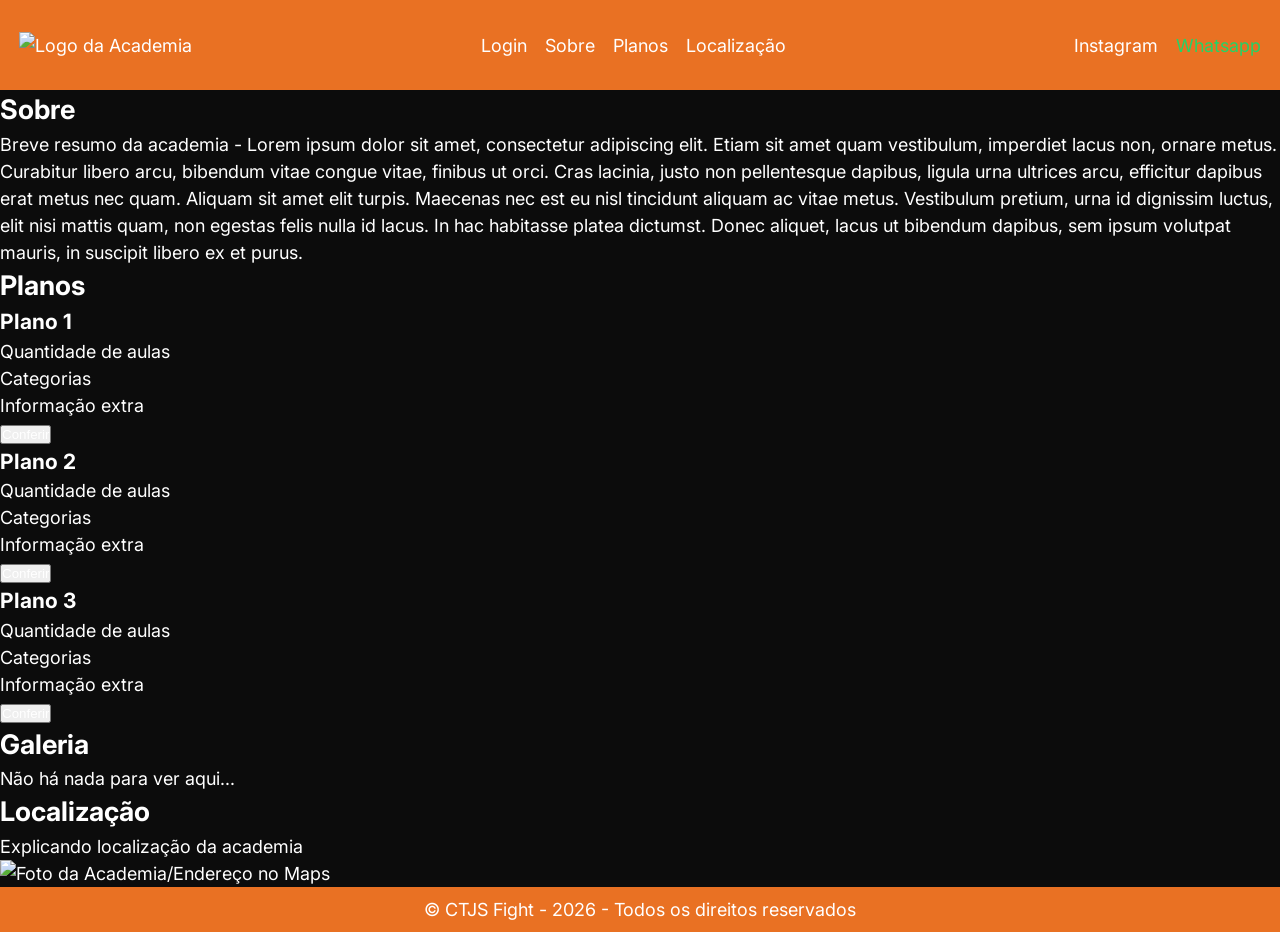
==== src/main/resources/static/index.html @ 197a841f "refatoração: endpoints, bugs no frontend, e classes model/service etc" ====
<!DOCTYPE html>
<html lang="pt-BR">

<head>
    <meta charset="UTF-8">
    <meta name="viewport" content="width=device-width, initial-scale=1.0">
    <title>The Beetles</title>
    <link rel="stylesheet" href="css/global.css">
    <link rel="stylesheet" href="css/index/style.css">
</head>

<body>
    <header id="abatopo">
        <img src="elements/logo-ctjs.png" alt="Logo da Academia">
        <nav id="navbar">
            <ul class="sublinks">
                <a href="login.html">Login</a>
                <a href="#sobre">Sobre</a>
                <a href="#planos">Planos</a>
                <a href="#localização">Localização</a>
            </ul>
        </nav>
        <nav id="contatos">
            <ul class="sublinks">
                <a id="insta" href="">Instagram</a>
                <a id="zap" href="">Whatsapp</a>
            </ul>
        </nav>
    </header>
    <section id="sobre">
        <h2>Sobre</h2>
        <p>Breve resumo da academia - Lorem ipsum dolor sit amet, consectetur adipiscing elit. Etiam sit amet quam
            vestibulum, imperdiet lacus non, ornare metus. Curabitur libero arcu, bibendum vitae congue vitae, finibus
            ut orci. Cras lacinia, justo non pellentesque dapibus, ligula urna ultrices arcu, efficitur dapibus erat
            metus nec quam. Aliquam sit amet elit turpis. Maecenas nec est eu nisl tincidunt aliquam ac vitae metus.
            Vestibulum pretium, urna id dignissim luctus, elit nisi mattis quam, non egestas felis nulla id lacus. In
            hac habitasse platea dictumst. Donec aliquet, lacus ut bibendum dapibus, sem ipsum volutpat mauris, in
            suscipit libero ex et purus.</p>
    </section>
    <section id="planos">
        <h2>Planos</h2>
        <article class="opções">
            <h3>Plano 1</h3>
            <ul>
                <p>Quantidade de aulas</p>
                <p>Categorias</p>
                <p>Informação extra</p>
            </ul>
            <button><a href="">Conferir</a></button>
        </article>
        <article class="opções">
            <h3>Plano 2</h3>
            <ul>
                <p>Quantidade de aulas</p>
                <p>Categorias</p>
                <p>Informação extra</p>
            </ul>
            <button><a href="">Conferir</a></button>
        </article>
        <article class="opções">
            <h3>Plano 3</h3>
            <ul>
                <p>Quantidade de aulas</p>
                <p>Categorias</p>
                <p>Informação extra</p>
            </ul>
            <button><a href="">Conferir</a></button>
        </article>
    </section>
    <section id="midia">
        <h2>Galeria</h2>
        <div id="conteiner-midia">
            <p>Não há nada para ver aqui...</p>
        </div>
    </section>
    <section id="localização">
        <h2>Localização</h2>
        <p>Explicando localização da academia</p>
        <img src="" alt="Foto da Academia/Endereço no Maps">
    </section>
    <footer>
        <p>© CTJS Fight - 2026 - Todos os direitos reservados</p>
    </footer>
</body>

</html>
---- src/main/resources/static/css/global.css ----
@charset "UTF-8";
@import url('https://fonts.googleapis.com/css2?family=Inter:ital,opsz,wght@0,14..32,100..900;1,14..32,100..900&display=swap');

:root {
    --fonte01: 'Inter', serif;
}

* {
    box-sizing: border-box;
    margin: 0;
    padding: 0;
    scroll-behavior: smooth;
}

a {
    color: white;
    text-decoration: none;
}

a:hover {
    text-decoration: underline;
}

body {
    background-color: #0c0c0c;
    color: white;
    font-family: var(--fonte01);
    font-size: large;
    line-height: 1.5;
}

footer {
    align-items: center;
    background-color: #e97123;
    display: flex;
    height: 5vh;
    justify-content: center;
}

.sublinks {
    display: flex;
    gap: 2vh;
}

#abatopo {
    align-items: center;
    background-color: #e97123;
    display: flex;
    height: 10vh;
    justify-content: space-between;
    padding: 0 1.5% 0 1.5%;
    position: sticky;
    top: 0;
    width: 100%;
}

#insta {
    color: linear-gradient(#833ab4, #e1306c);
    /*não funciona*/
}

#zap {
    color: #25d366;
}
th{
    padding:1%;
}
td{
    padding:1%;
}
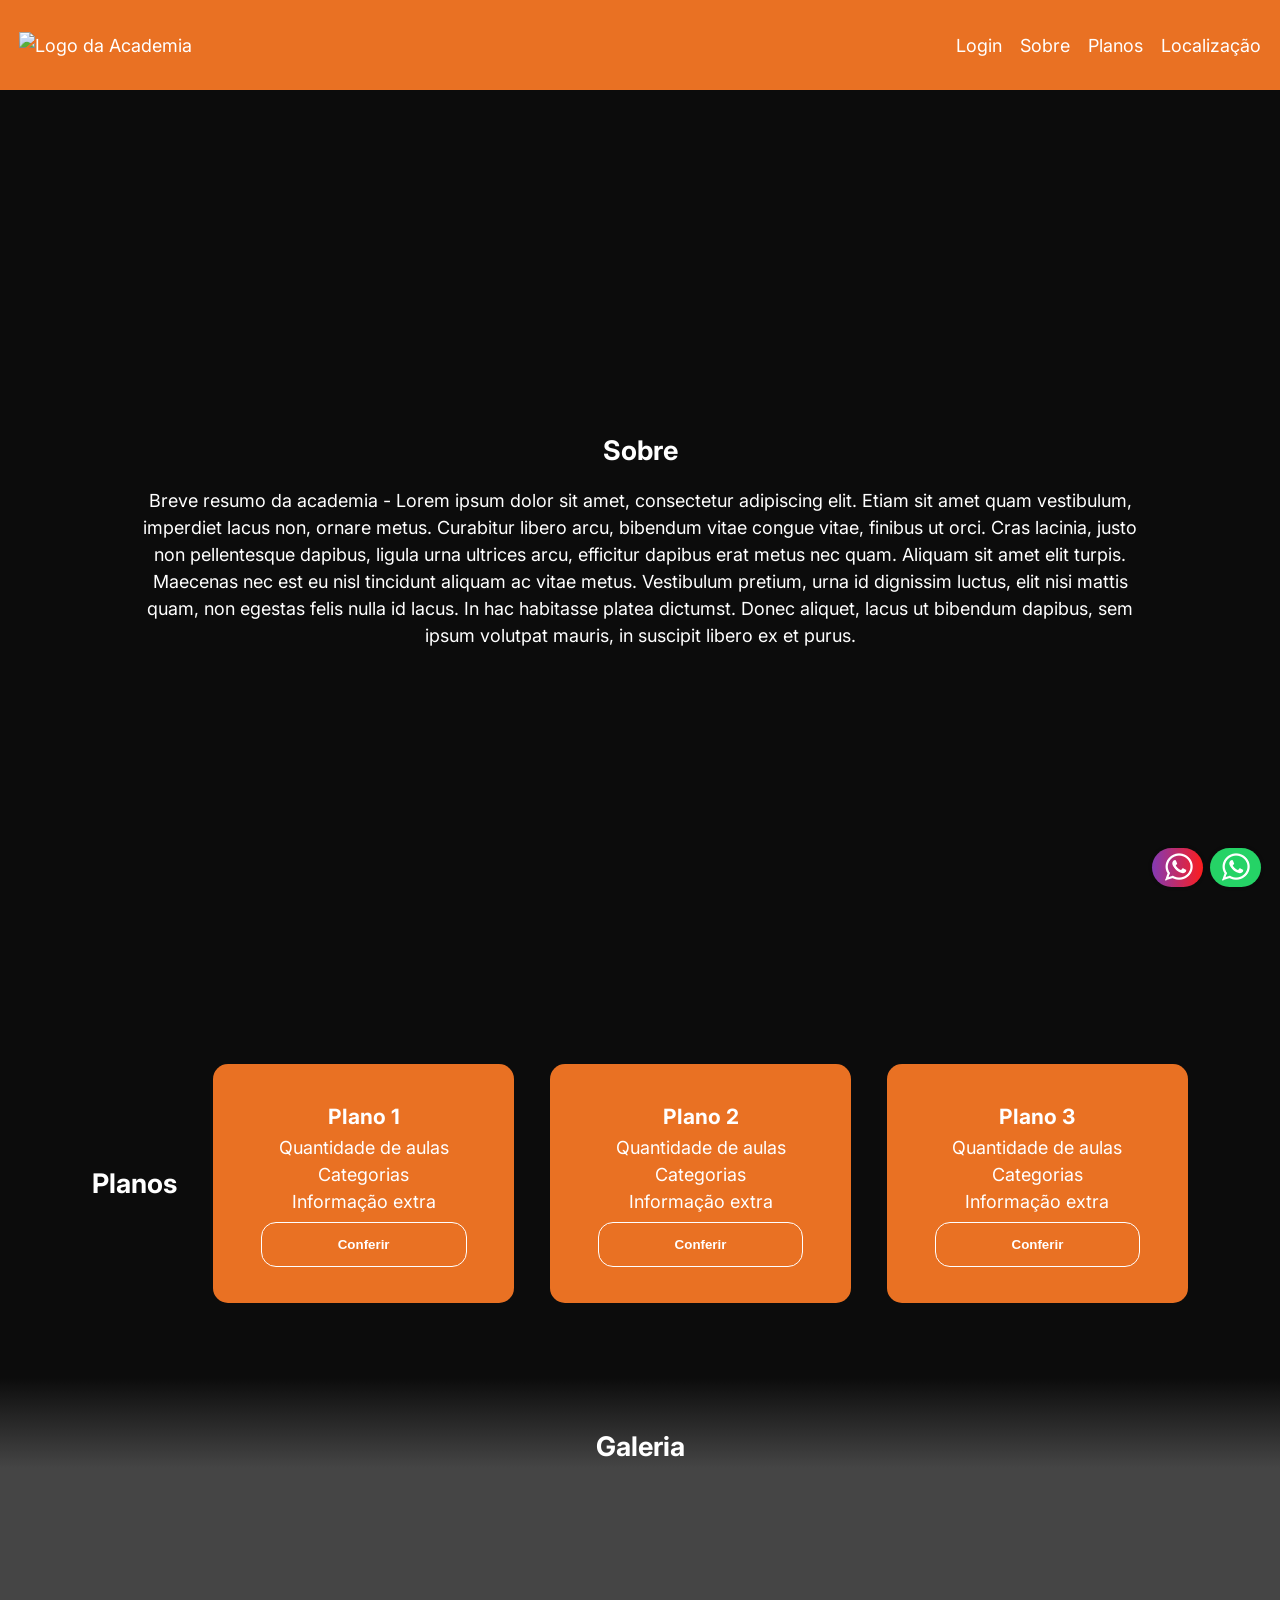
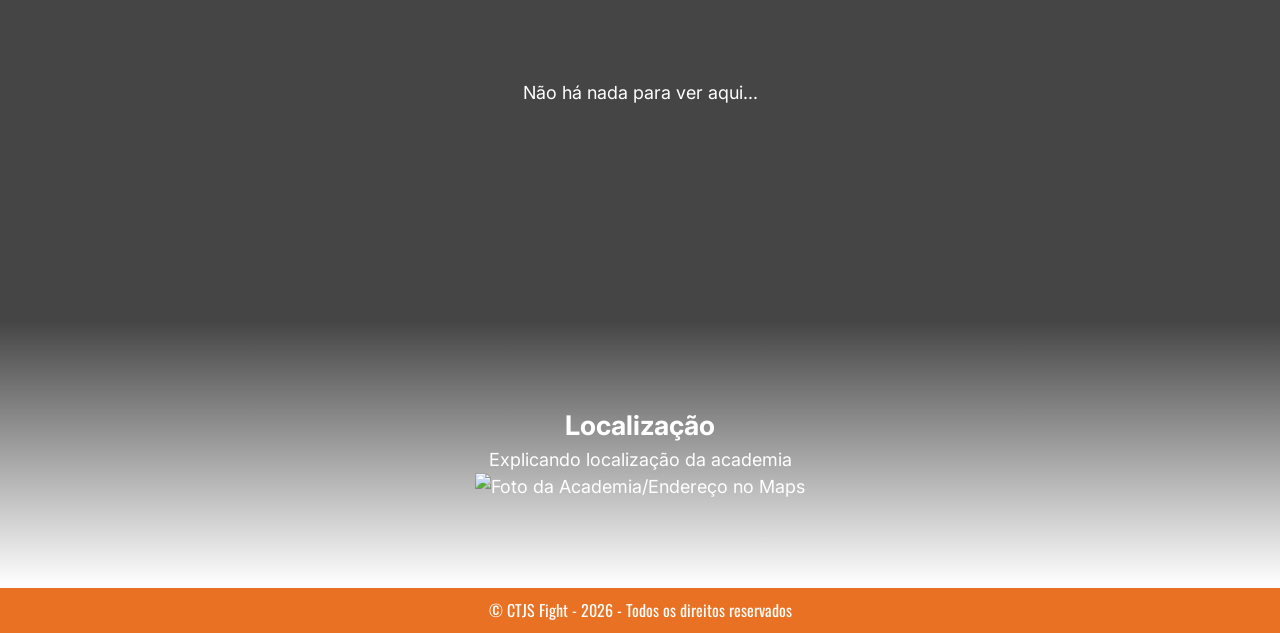
==== commit 74ea40dc: "merge/refatoraçÃão frontend" ====
--- a/src/main/resources/static/index.html
+++ b/src/main/resources/static/index.html
@@ -18,12 +18,6 @@
                 <a href="#sobre">Sobre</a>
                 <a href="#planos">Planos</a>
                 <a href="#localização">Localização</a>
-            </ul>
-        </nav>
-        <nav id="contatos">
-            <ul class="sublinks">
-                <a id="insta" href="">Instagram</a>
-                <a id="zap" href="">Whatsapp</a>
             </ul>
         </nav>
     </header>
@@ -81,6 +75,14 @@
     <footer>
         <p>© CTJS Fight - 2026 - Todos os direitos reservados</p>
     </footer>
+    <section id="contatos">
+        <btn id="btnInstagram">
+            <img id="logoWhatsapp" src="elements/logo-whatsapp.png" alt="whatsapp">
+        </btn>
+        <btn id="btnWhatsapp">
+            <img id="logoWhatsapp" src="elements/logo-whatsapp.png" alt="whatsapp">
+        </btn>
+    </section>
 </body>
 
 </html>
--- a/src/main/resources/static/css/global.css
+++ b/src/main/resources/static/css/global.css
@@ -1,8 +1,10 @@
 @charset "UTF-8";
 @import url('https://fonts.googleapis.com/css2?family=Inter:ital,opsz,wght@0,14..32,100..900;1,14..32,100..900&display=swap');
+@import url('https://fonts.googleapis.com/css2?family=Oswald:wght@200..700&display=swap');
 
 :root {
     --fonte01: 'Inter', serif;
+    --fonte02: 'Oswald', serif;
 }
 
 * {
@@ -33,8 +35,18 @@
     align-items: center;
     background-color: #e97123;
     display: flex;
+    font-family: var(--fonte02);
+    font-size: 16px;
     height: 5vh;
     justify-content: center;
+}
+
+td {
+    padding: 1%;
+}
+
+th {
+    padding: 1%;
 }
 
 .sublinks {
@@ -54,17 +66,71 @@
     width: 100%;
 }
 
-#insta {
-    color: linear-gradient(#833ab4, #e1306c);
-    /*não funciona*/
+#btnInstagram{
+    max-height: 4vh;    
+    width: 10%;
+    border-radius: 50px;
+    background: linear-gradient(to right, #833ab4, #fd1d1d);
+    color: white;
+    box-shadow: rgba(0, 0, 0, 0.08) 0px 0px 5px;
+    outline: none;
+    padding: 1.5%;
+    display: flex;
+    justify-content: center;
+    align-items: center;
+    flex-direction: row-reverse;
+    gap: 2%;
 }
 
-#zap {
-    color: #25d366;
+#btnInstagram a{
+    text-decoration: none;
+}
+table {
+    width: 60%;
 }
 th{
-    padding:1%;
+    padding:2%;
 }
 td{
-    padding:1%;
+    padding:2%;
+    text-align: center;
+}
+
+#btnInstagram:hover {
+    background: linear-gradient(#c13584, #e1306c);
+    cursor: pointer;transform: scale(1.02);
+    transition: transform 0.1s ease-in;
+}
+
+#btnWhatsapp{
+    max-height: 4vh;    
+    width: 10%;
+    border-radius: 50px;
+    background-color: #25d366;
+    color: white;
+    box-shadow: rgba(0, 0, 0, 0.08) 0px 0px 5px;
+    outline: none;
+    padding: 1.5%;
+    display: flex;
+    justify-content: center;
+    align-items: center;
+    flex-direction: row-reverse;
+    gap: 2%;
+}
+
+#btnWhatsapp a{
+    text-decoration: none;
+}
+
+#btnWhatsapp:hover {
+    background-color: #128c7e;
+    cursor: pointer;transform: scale(1.02);
+    transition: transform 0.1s ease-in;
+}
+
+#contatos {
+    width: 100%;
+    display: flex;
+    justify-content: center;
+    gap: 1%;
 }
--- a/src/main/resources/static/css/index/style.css
+++ b/src/main/resources/static/css/index/style.css
@@ -0,0 +1,94 @@
+button {
+    background-color: #e97123;
+    border: 1px solid white;
+    border-radius: 15px;
+    font-weight: bolder;
+    height: 5vh;
+    margin-top: 3%;
+    width: 90%;
+}
+
+button:hover {
+    background-color: #eb7e35;
+    cursor: pointer;
+    text-decoration: underline;
+    text-decoration-color: white;
+}
+
+.opções {
+    background-color: #e97123;
+    border-radius: 15px;
+    box-shadow: 1% 0.5% 0 0 rgb(0, 0, 0, 0.05);
+    margin: 3% 0% 3% 3%;
+    padding: 3%;
+    text-align: center;
+    width: 25%;
+}
+
+.opções h3 {
+    padding-bottom: 1%;
+}
+
+#btnInstagram {
+    position: fixed;
+    width: 4%;
+    right: 6%;
+    bottom: 1.5%;
+}
+
+#btnWhatsapp {
+    position: fixed;
+    width: 4%;
+    right: 1.5%;
+    bottom: 1.5%;
+}
+
+#conteiner-midia {
+    align-items: center;
+    background-color: #454545;
+    display: flex;
+    height: 50vh;
+    justify-content: center;
+}
+
+#localização {
+    align-items: center;
+    background: linear-gradient(#454545 1%, #ffffff 99%);
+    display: flex;
+    flex-direction: column;
+    height: 30vh;
+    justify-content: center;
+}
+
+#midia h2 {
+    align-items: flex-end;
+    background: linear-gradient(#0c0c0c 0.01%, #454545 99.99%);
+    display: flex;
+    height: 10vh;
+    justify-content: center;
+}
+
+#sobre {
+    align-items: center;
+    background: linear-gradient(to bottom, transparent 70%, #0c0c0c), url("../../elements/bg-n1.png") center/cover;
+    display: flex;
+    flex-direction: column;
+    height: 100vh;
+    justify-content: center;
+    padding: 10%;
+    text-align: center;
+    width: 100%;
+}
+
+#sobre h2 {
+    padding-bottom: 1.5%;
+}
+
+#planos {
+    align-items: center;
+    display: flex;
+    flex-direction: row;
+    justify-content: center;
+    padding: 3%;
+    width: 100%;
+}
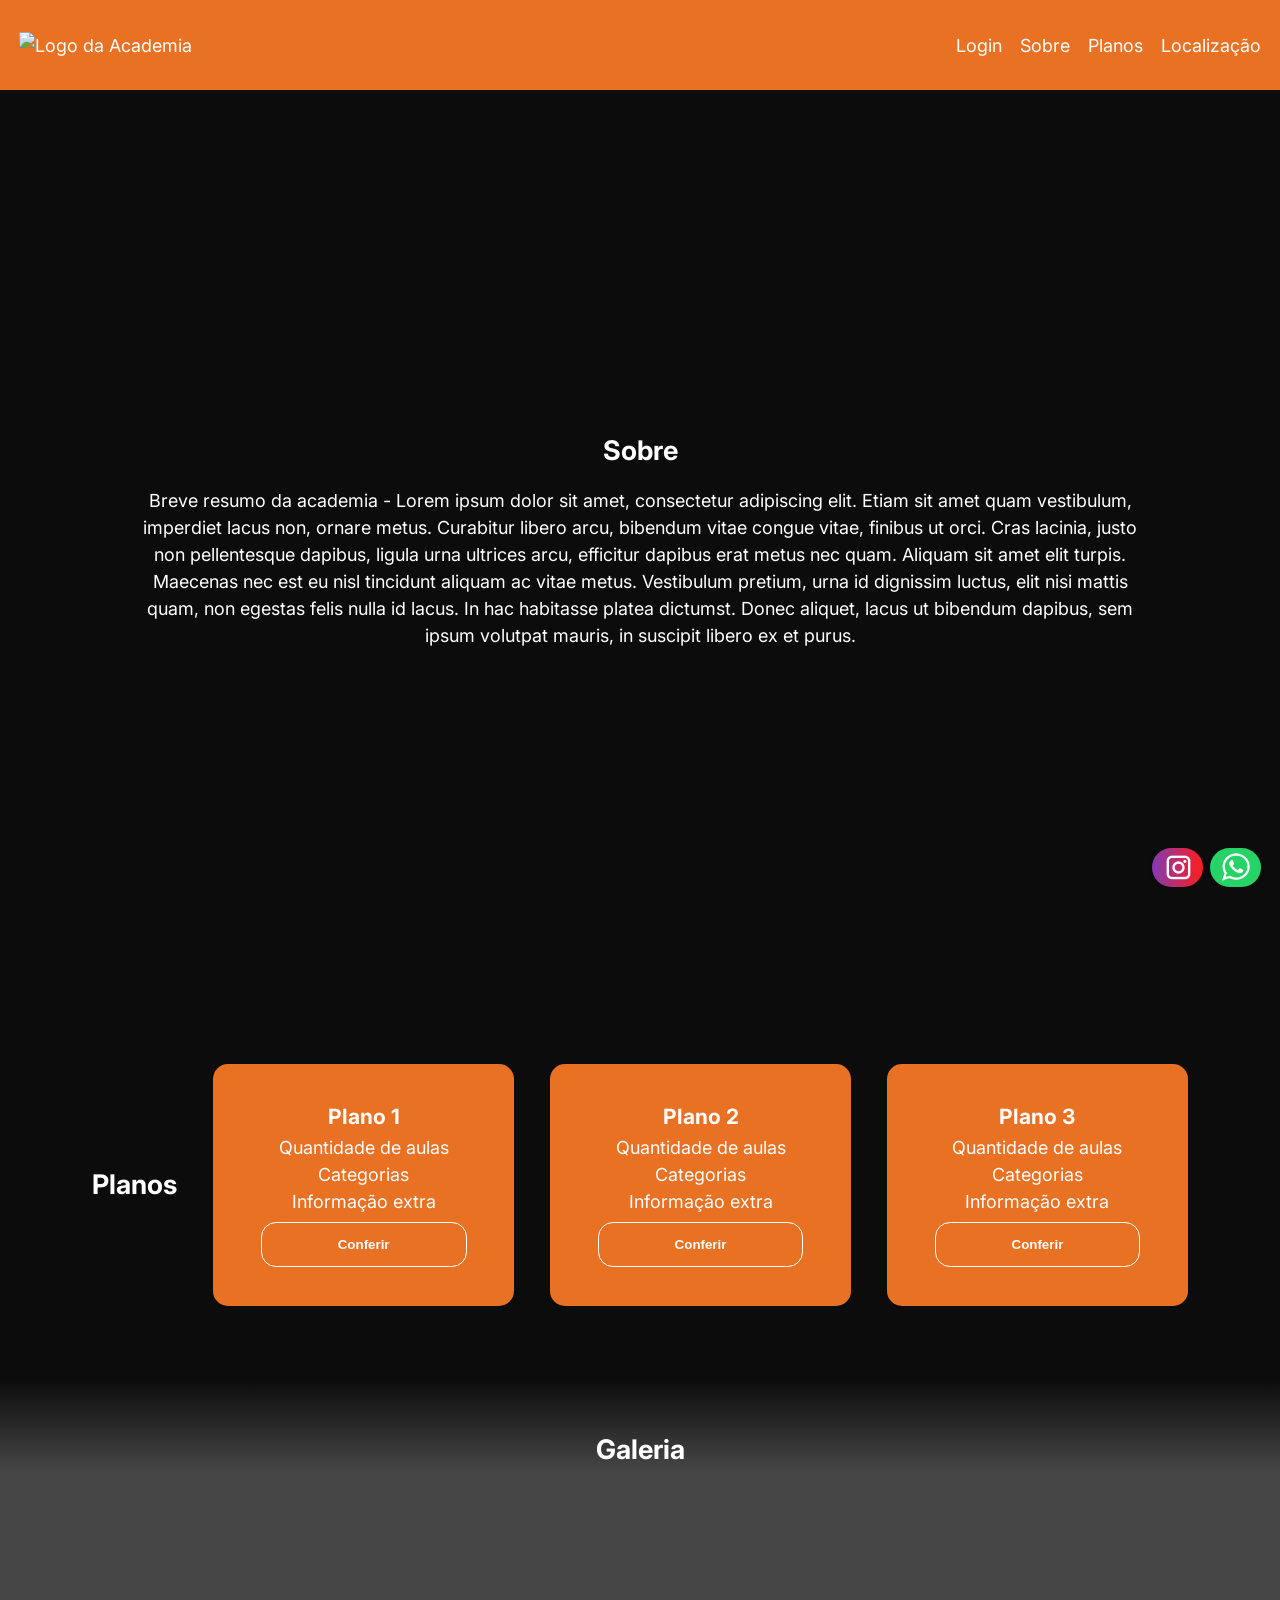
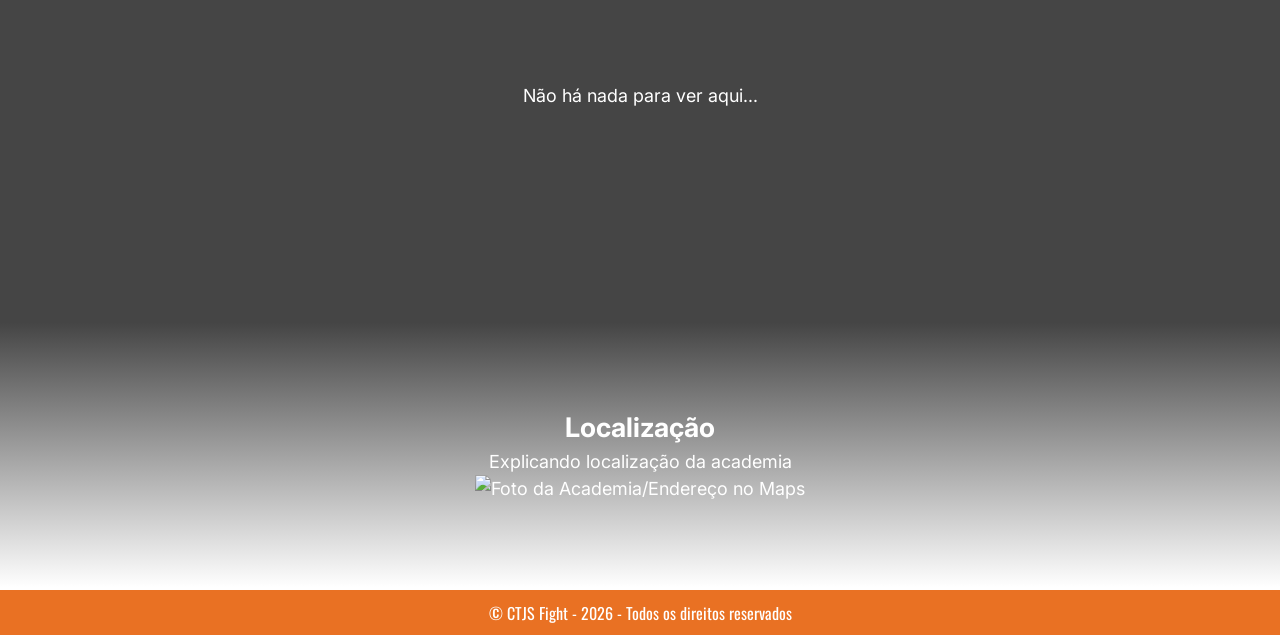
==== commit 9b0dba62: "Merge branch 'main' of https://github.com/andersonjrg/projeto-integrador-The-Beetles- sh: line 1: wq" ====
--- a/src/main/resources/static/index.html
+++ b/src/main/resources/static/index.html
@@ -77,7 +77,7 @@
     </footer>
     <section id="contatos">
         <btn id="btnInstagram">
-            <img id="logoWhatsapp" src="elements/logo-whatsapp.png" alt="whatsapp">
+            <img id="logoWhatsapp" src="elements/logo-instagram.png" alt="whatsapp">
         </btn>
         <btn id="btnWhatsapp">
             <img id="logoWhatsapp" src="elements/logo-whatsapp.png" alt="whatsapp">
--- a/src/main/resources/static/css/global.css
+++ b/src/main/resources/static/css/global.css
@@ -133,4 +133,8 @@
     display: flex;
     justify-content: center;
     gap: 1%;
+}
+button {
+    padding: 1%;
+    margin: 1%;
 }
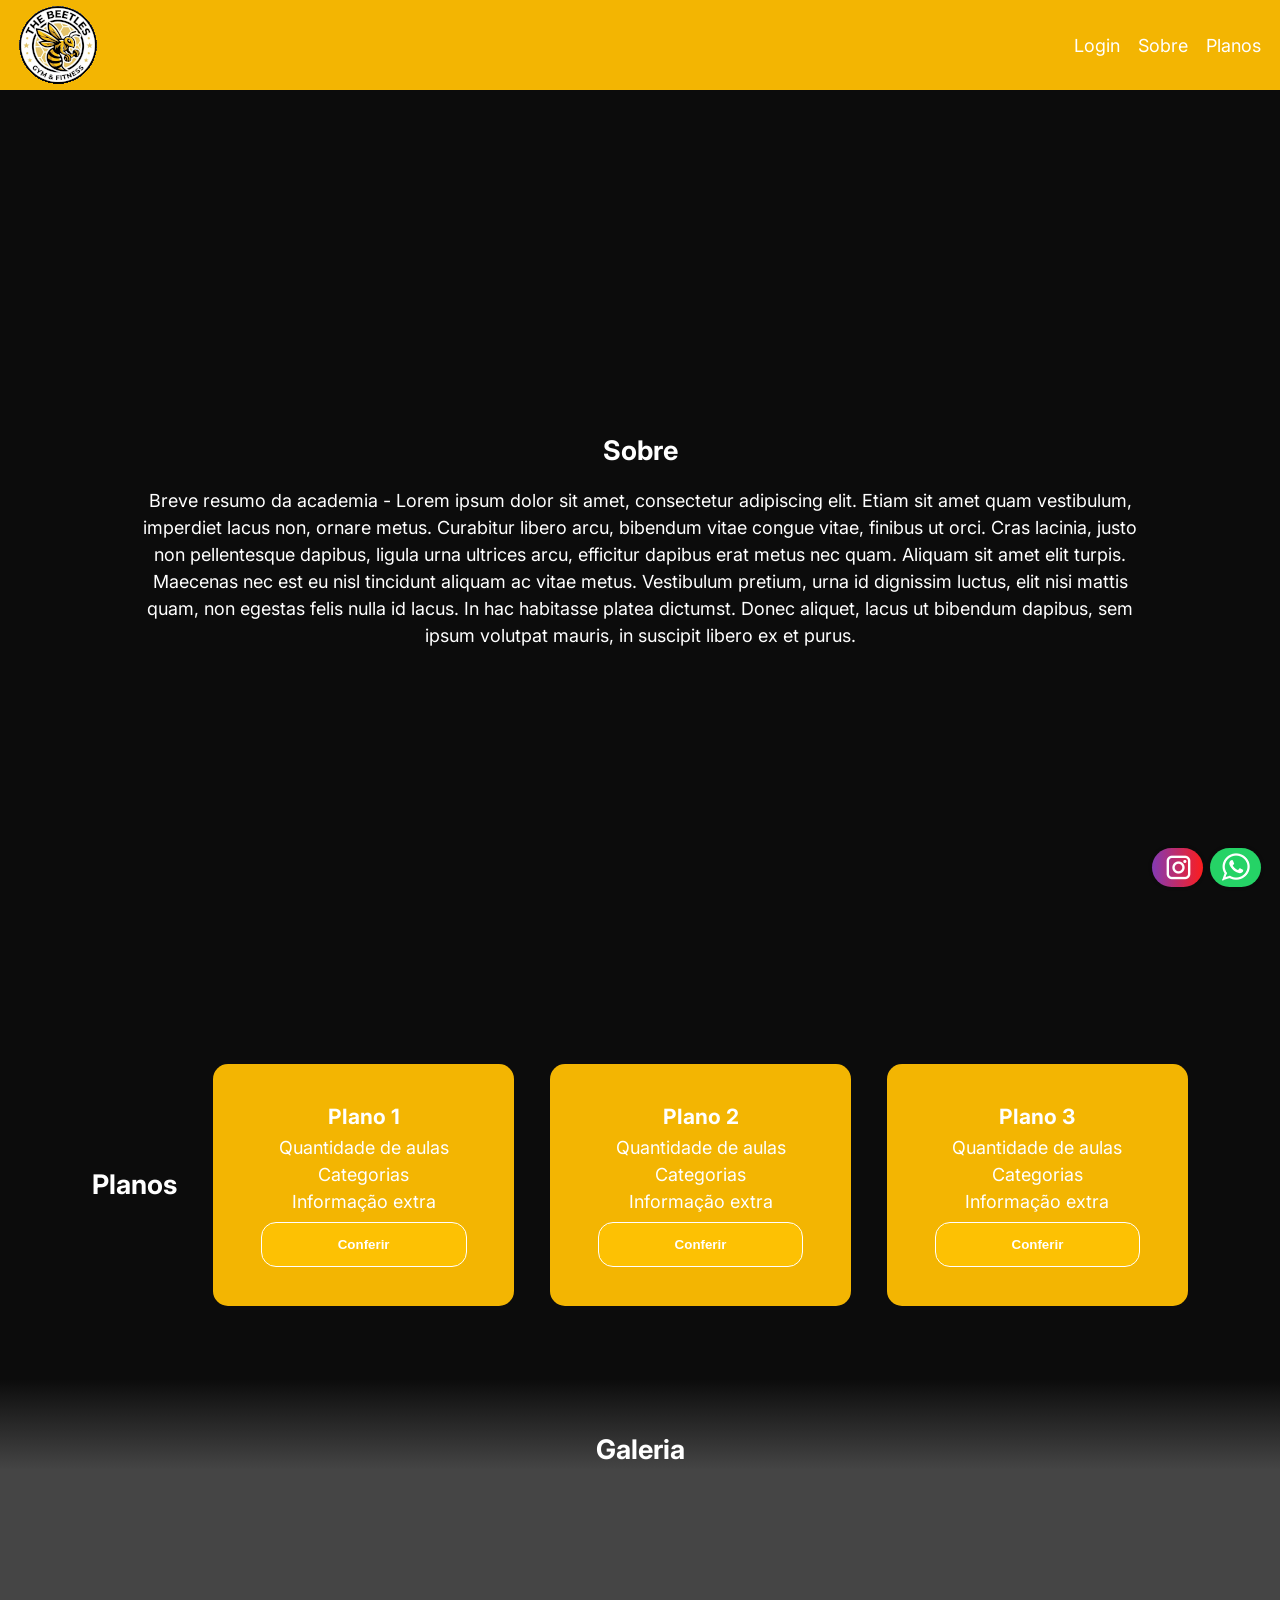
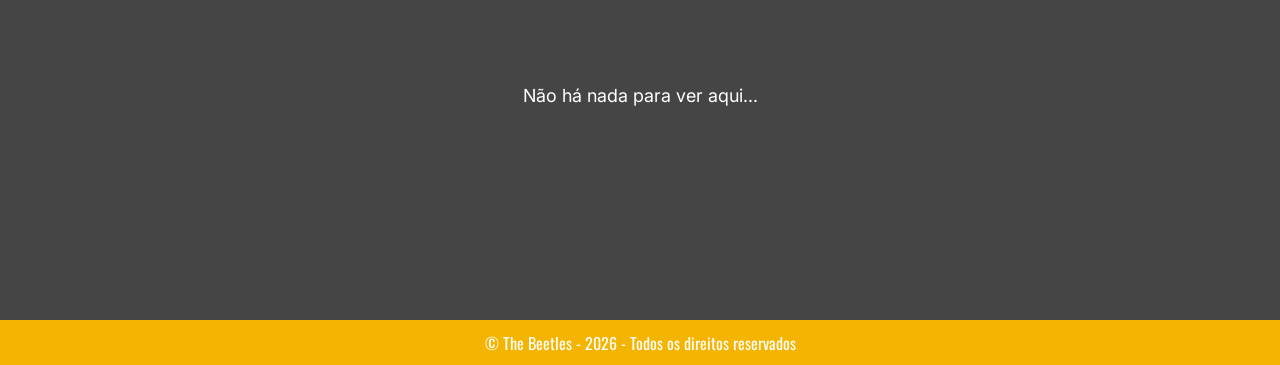
==== commit 2960b042: "Aplicação geralda nova identidade visual" ====
--- a/src/main/resources/static/index.html
+++ b/src/main/resources/static/index.html
@@ -11,13 +11,12 @@
 
 <body>
     <header id="abatopo">
-        <img src="elements/logo-ctjs.png" alt="Logo da Academia">
+        <img src="elements/logo-beetles.png" alt="Logo da Academia">
         <nav id="navbar">
             <ul class="sublinks">
                 <a href="login.html">Login</a>
                 <a href="#sobre">Sobre</a>
                 <a href="#planos">Planos</a>
-                <a href="#localização">Localização</a>
             </ul>
         </nav>
     </header>
@@ -67,13 +66,8 @@
             <p>Não há nada para ver aqui...</p>
         </div>
     </section>
-    <section id="localização">
-        <h2>Localização</h2>
-        <p>Explicando localização da academia</p>
-        <img src="" alt="Foto da Academia/Endereço no Maps">
-    </section>
     <footer>
-        <p>© CTJS Fight - 2026 - Todos os direitos reservados</p>
+        <p>© The Beetles - 2026 - Todos os direitos reservados</p>
     </footer>
     <section id="contatos">
         <btn id="btnInstagram">
--- a/src/main/resources/static/css/global.css
+++ b/src/main/resources/static/css/global.css
@@ -33,7 +33,7 @@
 
 footer {
     align-items: center;
-    background-color: #e97123;
+    background-color: #f3b502;
     display: flex;
     font-family: var(--fonte02);
     font-size: 16px;
@@ -56,7 +56,7 @@
 
 #abatopo {
     align-items: center;
-    background-color: #e97123;
+    background-color: #f3b502;
     display: flex;
     height: 10vh;
     justify-content: space-between;
--- a/src/main/resources/static/css/index/style.css
+++ b/src/main/resources/static/css/index/style.css
@@ -1,5 +1,5 @@
 button {
-    background-color: #e97123;
+    background-color: #fdc103;
     border: 1px solid white;
     border-radius: 15px;
     font-weight: bolder;
@@ -9,14 +9,14 @@
 }
 
 button:hover {
-    background-color: #eb7e35;
+    background-color: #ffe800;
     cursor: pointer;
     text-decoration: underline;
     text-decoration-color: white;
 }
 
 .opções {
-    background-color: #e97123;
+    background-color: #f3b502;
     border-radius: 15px;
     box-shadow: 1% 0.5% 0 0 rgb(0, 0, 0, 0.05);
     margin: 3% 0% 3% 3%;
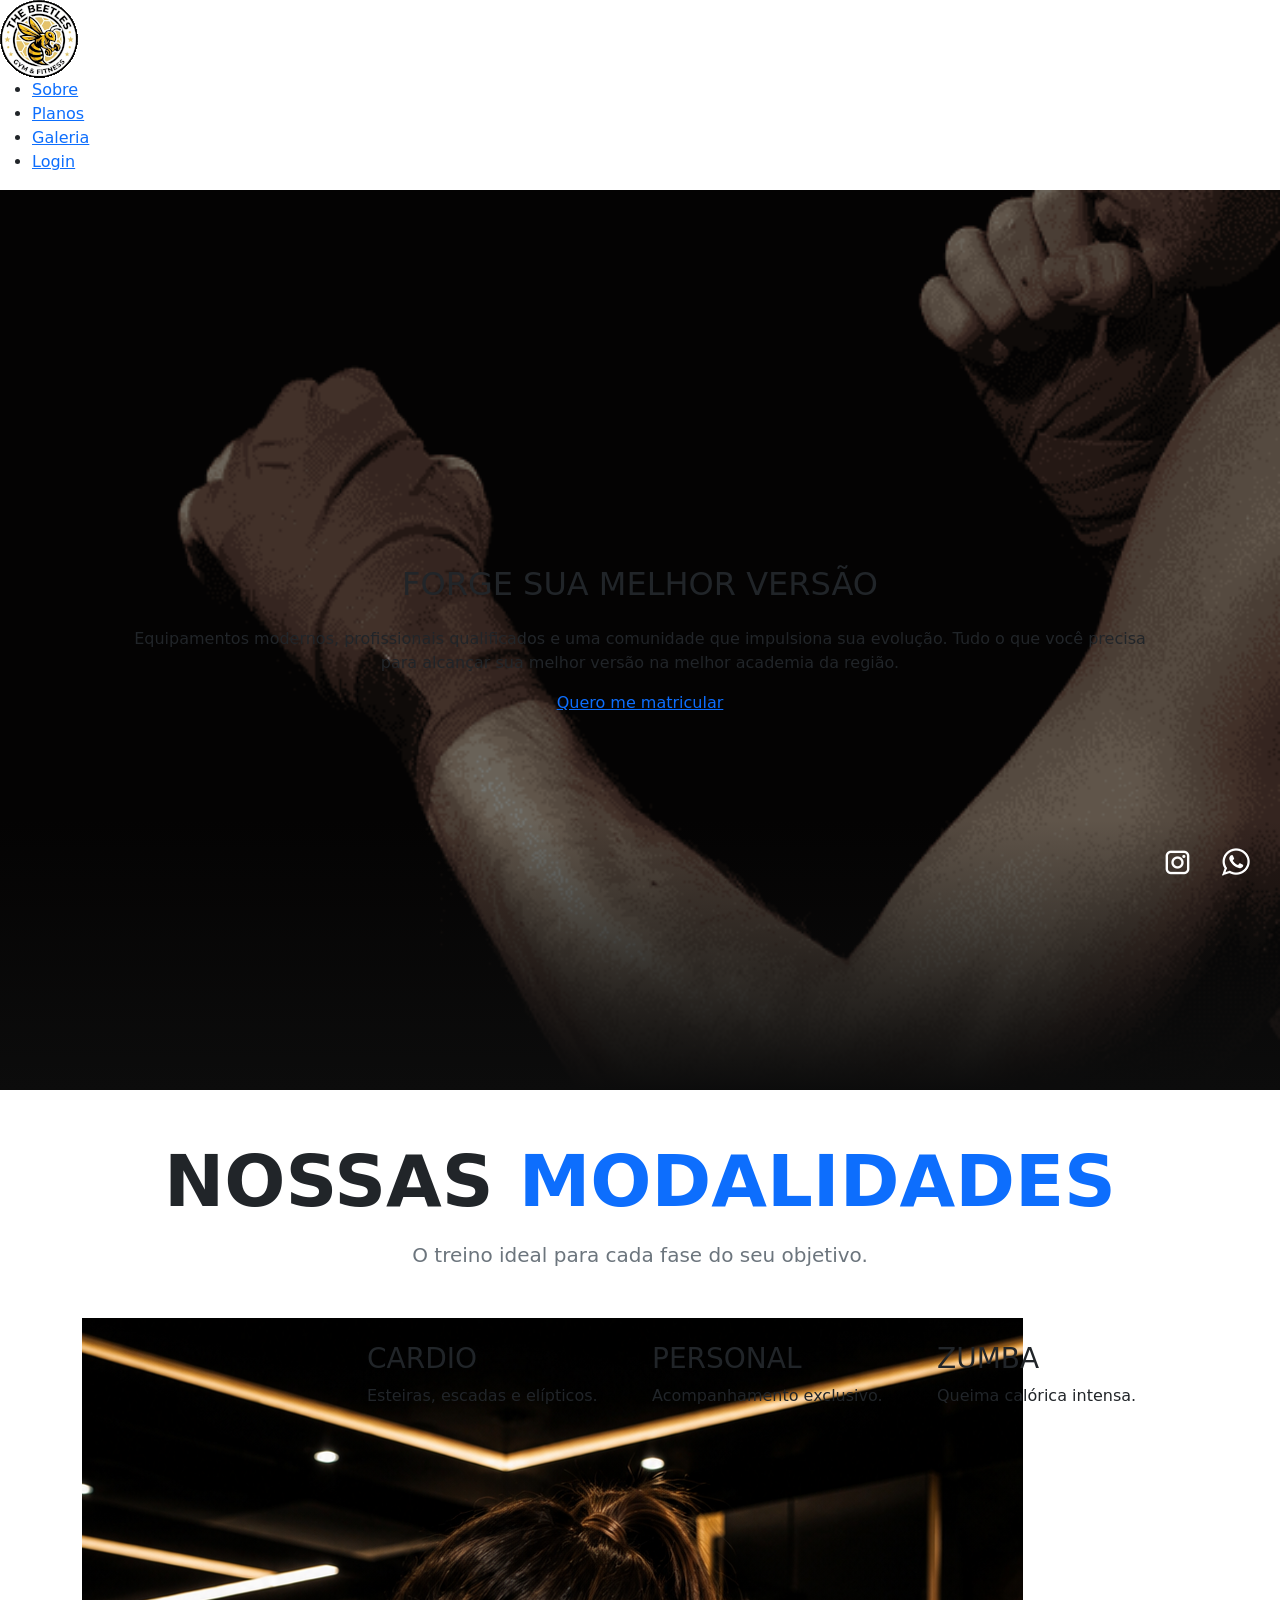
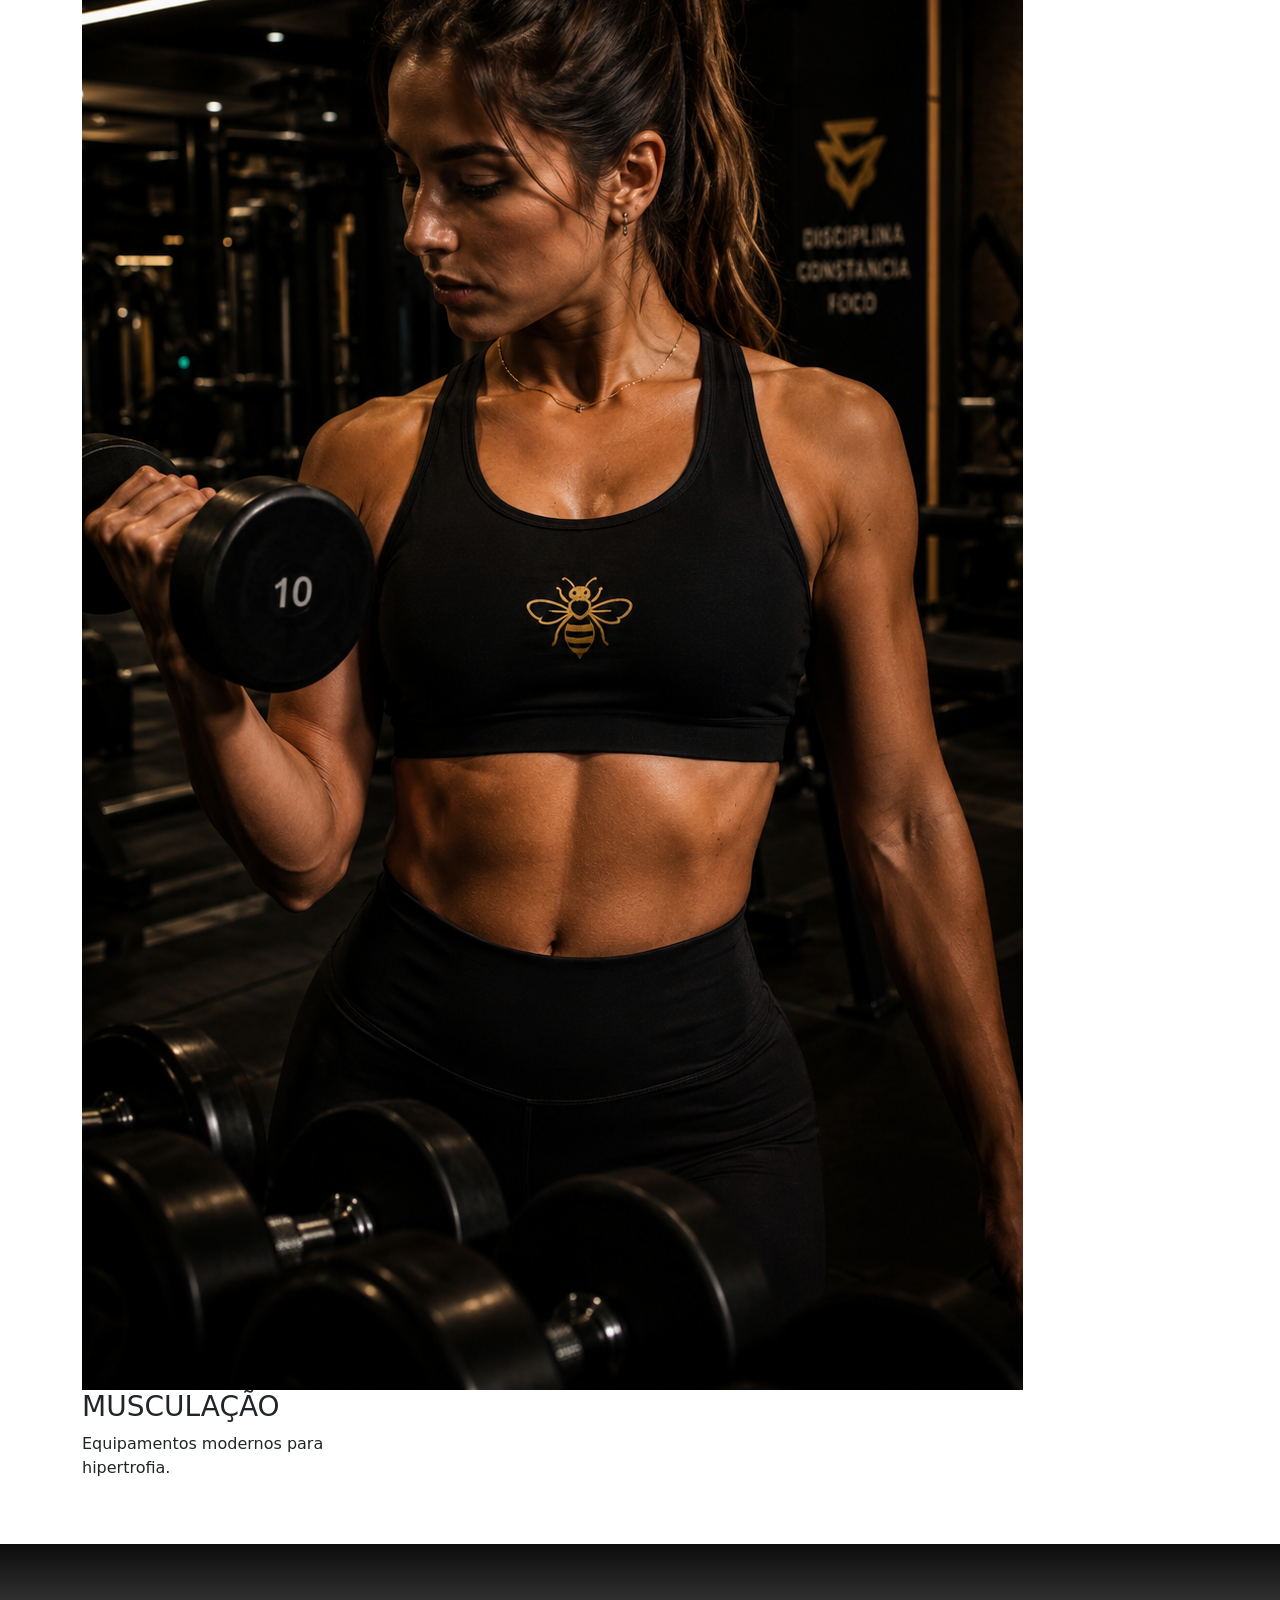
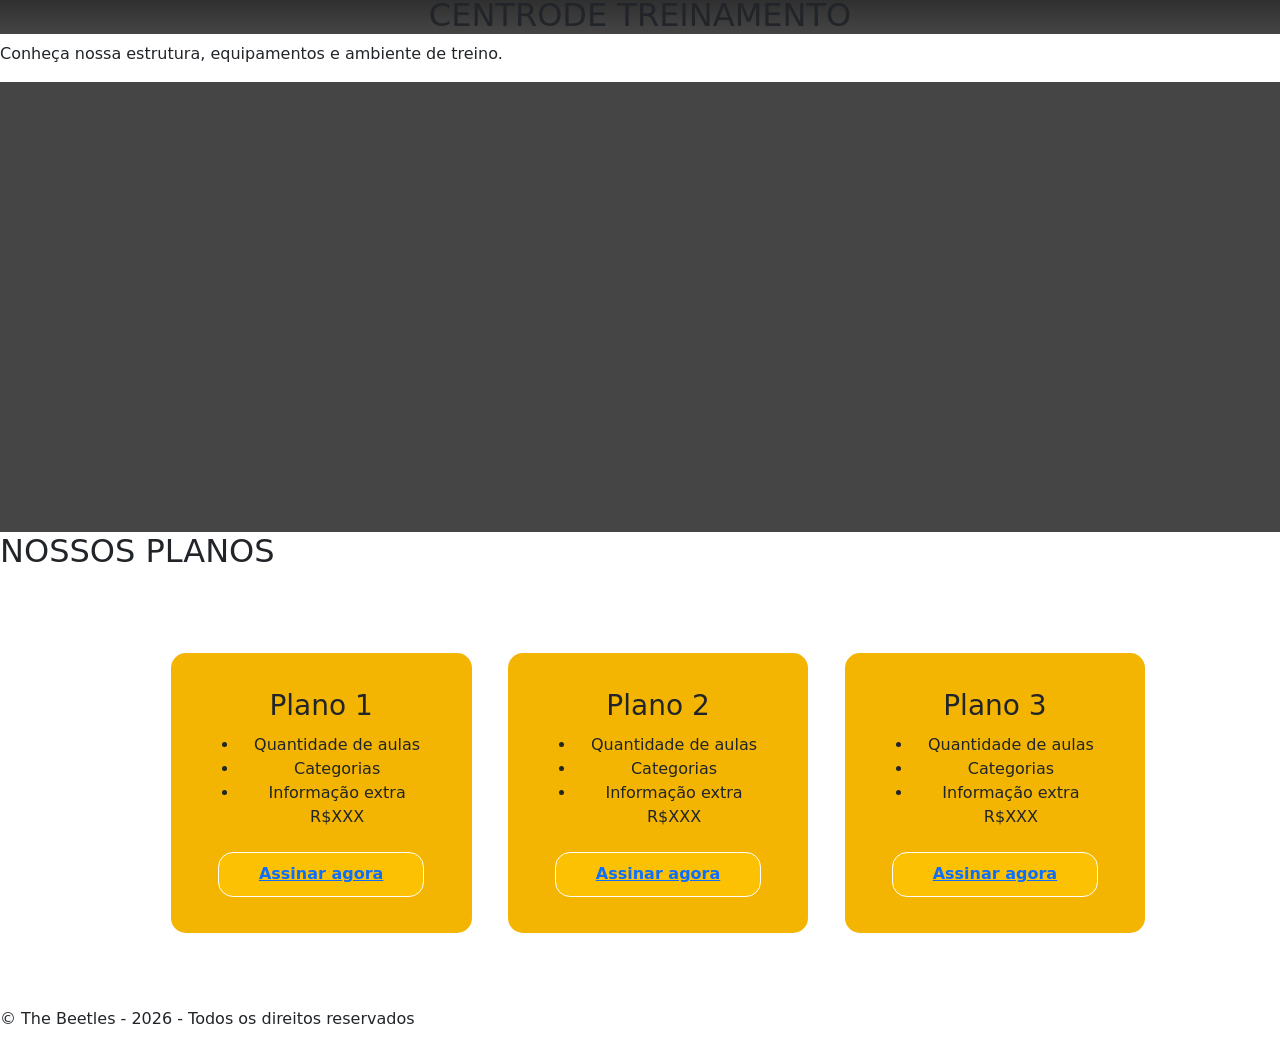
==== commit aee5541d: "corrigindo imagem da homepage" ====
--- a/src/main/resources/static/index.html
+++ b/src/main/resources/static/index.html
@@ -5,78 +5,169 @@
     <meta charset="UTF-8">
     <meta name="viewport" content="width=device-width, initial-scale=1.0">
     <title>The Beetles</title>
-    <link rel="stylesheet" href="css/global.css">
+    <link rel="stylesheet" href="https://cdn.jsdelivr.net/npm/bootstrap@5.3.3/dist/css/bootstrap.min.css">
+    <link rel="preload" as="image" href="elements/logo-beetles.png">
+    <link rel="preload" as="image" href="elements/bg-n1.png">
+    <link rel="preload" as="image" href="elements/logo-instagram.png">
+    <link rel="preload" as="image" href="elements/logo-whatsapp.png">
+
+    
     <link rel="stylesheet" href="css/index/style.css">
 </head>
 
-<body>
+<body class="homepage">
     <header id="abatopo">
         <img src="elements/logo-beetles.png" alt="Logo da Academia">
         <nav id="navbar">
             <ul class="sublinks">
-                <a href="login.html">Login</a>
-                <a href="#sobre">Sobre</a>
-                <a href="#planos">Planos</a>
+               
+                <li><a href="#sobre">Sobre</a></li>
+                <li><a href="#planos">Planos</a></li>
+                <li><a href="#midia">Galeria</a></li>
+                <li><a id="nav-login" href="login.html">Login</a></li>
             </ul>
+            
         </nav>
     </header>
     <section id="sobre">
-        <h2>Sobre</h2>
-        <p>Breve resumo da academia - Lorem ipsum dolor sit amet, consectetur adipiscing elit. Etiam sit amet quam
-            vestibulum, imperdiet lacus non, ornare metus. Curabitur libero arcu, bibendum vitae congue vitae, finibus
-            ut orci. Cras lacinia, justo non pellentesque dapibus, ligula urna ultrices arcu, efficitur dapibus erat
-            metus nec quam. Aliquam sit amet elit turpis. Maecenas nec est eu nisl tincidunt aliquam ac vitae metus.
-            Vestibulum pretium, urna id dignissim luctus, elit nisi mattis quam, non egestas felis nulla id lacus. In
-            hac habitasse platea dictumst. Donec aliquet, lacus ut bibendum dapibus, sem ipsum volutpat mauris, in
-            suscipit libero ex et purus.</p>
+        <h2 id="sobre-h2">
+    FORGE SUA <span>MELHOR VERSÃO</span>
+</h2>
+
+<p>
+    Equipamentos modernos, profissionais qualificados e uma comunidade que impulsiona sua evolução. Tudo o que você precisa para alcançar sua melhor versão na melhor academia da região.
+</p>
+
+<a href="#planos" id="matricula">
+    Quero me matricular
+</a>
     </section>
+ <section id="modalidades" class="container py-5">
+
+  
+  <div class="text-center mb-5">
+    <h2 class="display-2 fw-bold text-uppercase">
+      Nossas <span class="text-primary">Modalidades</span>
+    </h2>
+
+    <p class="text-secondary fs-5 mt-3">
+      O treino ideal para cada fase do seu objetivo.
+    </p>
+  </div>
+
+  
+  <div class="row g-4">
+
+    <div class="col-md-6 col-lg-3">
+      <div class="modalidade-card">
+        <img src="elements/musculacao.png" alt="">
+        <div class="overlay">
+          <h3>MUSCULAÇÃO</h3>
+          <p>Equipamentos modernos para hipertrofia.</p>
+        </div>
+      </div>
+    </div>
+
+    <div class="col-md-6 col-lg-3">
+      <div class="modalidade-card">
+        <img src="elements/cardio.png" alt="">
+        <div class="overlay">
+          <h3>CARDIO</h3>
+          <p>Esteiras, escadas e elípticos.</p>
+        </div>
+      </div>
+    </div>
+
+    <div class="col-md-6 col-lg-3">
+      <div class="modalidade-card">
+        <img src="elements/personaltrainer.png" alt="">
+        <div class="overlay">
+          <h3>PERSONAL</h3>
+          <p>Acompanhamento exclusivo.</p>
+        </div>
+      </div>
+    </div>
+
+    <div class="col-md-6 col-lg-3">
+      <div class="modalidade-card">
+        <img src="elements/zumba.png" alt="">
+        <div class="overlay">
+          <h3>ZUMBA</h3>
+          <p>Queima calórica intensa.</p>
+        </div>
+      </div>
+    </div>
+
+  </div>
+
+</section>
+ <section id="midia">
+
+    <h2 id="midia-h2">
+        CENTRO <span>DE TREINAMENTO</span>
+    </h2>
+
+    <p id="midia-desc">
+        Conheça nossa estrutura, equipamentos e ambiente de treino.
+    </p>
+
+    <div id="conteiner-midia">
+
+        <img src="elements/fundo-banner.png" alt="">
+        <img src="elements/fundo-banner.png" alt="">
+        <img src="elements/fundo-banner.png" alt="">
+  
+
+    </div>
+
+</section>
+<h2 id="planos-h2">NOSSOS PLANOS</h2>
     <section id="planos">
-        <h2>Planos</h2>
         <article class="opções">
             <h3>Plano 1</h3>
             <ul>
-                <p>Quantidade de aulas</p>
-                <p>Categorias</p>
-                <p>Informação extra</p>
+                <li>Quantidade de aulas</li>
+                <li>Categorias</li>
+                <li>Informação extra</li>
+                <span id="valor-plano">R$XXX</span>
             </ul>
-            <button><a href="">Conferir</a></button>
+            <button><a href="" class="btn-plano">Assinar agora</a></button>
         </article>
         <article class="opções">
             <h3>Plano 2</h3>
             <ul>
-                <p>Quantidade de aulas</p>
-                <p>Categorias</p>
-                <p>Informação extra</p>
+                <li>Quantidade de aulas</li>
+                <li>Categorias</li>
+                <li>Informação extra</li>
+                <span id="valor-plano">R$XXX</span>
             </ul>
-            <button><a href="">Conferir</a></button>
+            <button><a href="" class="btn-plano">Assinar agora</a></button>
         </article>
         <article class="opções">
             <h3>Plano 3</h3>
             <ul>
-                <p>Quantidade de aulas</p>
-                <p>Categorias</p>
-                <p>Informação extra</p>
+                <li>Quantidade de aulas</li>
+                <li>Categorias</li>
+                <li>Informação extra</li>
+                <span id="valor-plano">R$XXX</span>
             </ul>
-            <button><a href="">Conferir</a></button>
+            <button><a href="" class="btn-plano">Assinar agora</a></button>
         </article>
     </section>
-    <section id="midia">
-        <h2>Galeria</h2>
-        <div id="conteiner-midia">
-            <p>Não há nada para ver aqui...</p>
-        </div>
-    </section>
+   
     <footer>
         <p>© The Beetles - 2026 - Todos os direitos reservados</p>
     </footer>
     <section id="contatos">
-        <btn id="btnInstagram">
-            <img id="logoWhatsapp" src="elements/logo-instagram.png" alt="whatsapp">
-        </btn>
-        <btn id="btnWhatsapp">
-            <img id="logoWhatsapp" src="elements/logo-whatsapp.png" alt="whatsapp">
-        </btn>
+        <a id="btnInstagram" href="#" target="_blank" rel="noopener" aria-label="Instagram">
+            <img id="logoInstagram" src="elements/logo-instagram.png" alt="Instagram">
+        </a>
+        <a id="btnWhatsapp" href="#" target="_blank" rel="noopener" aria-label="WhatsApp">
+            <img id="logoWhatsapp" src="elements/logo-whatsapp.png" alt="WhatsApp">
+        </a>
     </section>
+
+    <script src="https://cdn.jsdelivr.net/npm/bootstrap@5.3.3/dist/dist/js/bootstrap.bundle.min.js" integrity="sha384-YvpcrYf0tY3lHB60NNkmXc5s9fDVZLESaAA55NDzOxhy9GkcIdslK1eN7N6jIeHz" crossorigin="anonymous"></script>
 </body>
 
 </html>
--- a/src/main/resources/static/css/index/style.css
+++ b/src/main/resources/static/css/index/style.css
@@ -1,28 +1,29 @@
 button {
-    background-color: #fdc103;
+    margin-top: 3%;
+    height: 5vh;
+    width: 90%;
     border: 1px solid white;
     border-radius: 15px;
     font-weight: bolder;
-    height: 5vh;
-    margin-top: 3%;
-    width: 90%;
+    background-color: #fdc103;
 }
 
 button:hover {
+    cursor: pointer;
     background-color: #ffe800;
-    cursor: pointer;
     text-decoration: underline;
     text-decoration-color: white;
 }
 
 .opções {
+    padding: 3%;
+    margin: 3% 0% 3% 3%;
+    width: 25%;
+    border-radius: 15px;
     background-color: #f3b502;
-    border-radius: 15px;
     box-shadow: 1% 0.5% 0 0 rgb(0, 0, 0, 0.05);
-    margin: 3% 0% 3% 3%;
-    padding: 3%;
+
     text-align: center;
-    width: 25%;
 }
 
 .opções h3 {
@@ -30,54 +31,59 @@
 }
 
 #btnInstagram {
-    position: fixed;
     width: 4%;
     right: 6%;
     bottom: 1.5%;
+    position: fixed;
 }
 
 #btnWhatsapp {
-    position: fixed;
     width: 4%;
     right: 1.5%;
     bottom: 1.5%;
+    position: fixed;
 }
 
 #conteiner-midia {
+    height: 50vh;
+    background-color: #454545;
+
+    display: flex;
     align-items: center;
-    background-color: #454545;
+    justify-content: center;
+}
+
+#midia h2 {
+    height: 10vh;
+    background: linear-gradient(#0c0c0c 0.01%, #454545 99.99%);
+
     display: flex;
-    height: 50vh;
+    align-items: flex-end;
     justify-content: center;
 }
 
 #localização {
-    align-items: center;
+    height: 30vh;
     background: linear-gradient(#454545 1%, #ffffff 99%);
+
     display: flex;
     flex-direction: column;
-    height: 30vh;
-    justify-content: center;
-}
-
-#midia h2 {
-    align-items: flex-end;
-    background: linear-gradient(#0c0c0c 0.01%, #454545 99.99%);
-    display: flex;
-    height: 10vh;
+    align-items: center;
     justify-content: center;
 }
 
 #sobre {
-    align-items: center;
+    padding: 10%;
+    width: 100%;
+    height: 100vh;
     background: linear-gradient(to bottom, transparent 70%, #0c0c0c), url("../../elements/bg-n1.png") center/cover;
+
     display: flex;
     flex-direction: column;
-    height: 100vh;
+    align-items: center;
     justify-content: center;
-    padding: 10%;
+
     text-align: center;
-    width: 100%;
 }
 
 #sobre h2 {
@@ -85,10 +91,11 @@
 }
 
 #planos {
-    align-items: center;
+    padding: 3%;
+    width: 100%;
+
     display: flex;
     flex-direction: row;
+    align-items: center;
     justify-content: center;
-    padding: 3%;
-    width: 100%;
 }
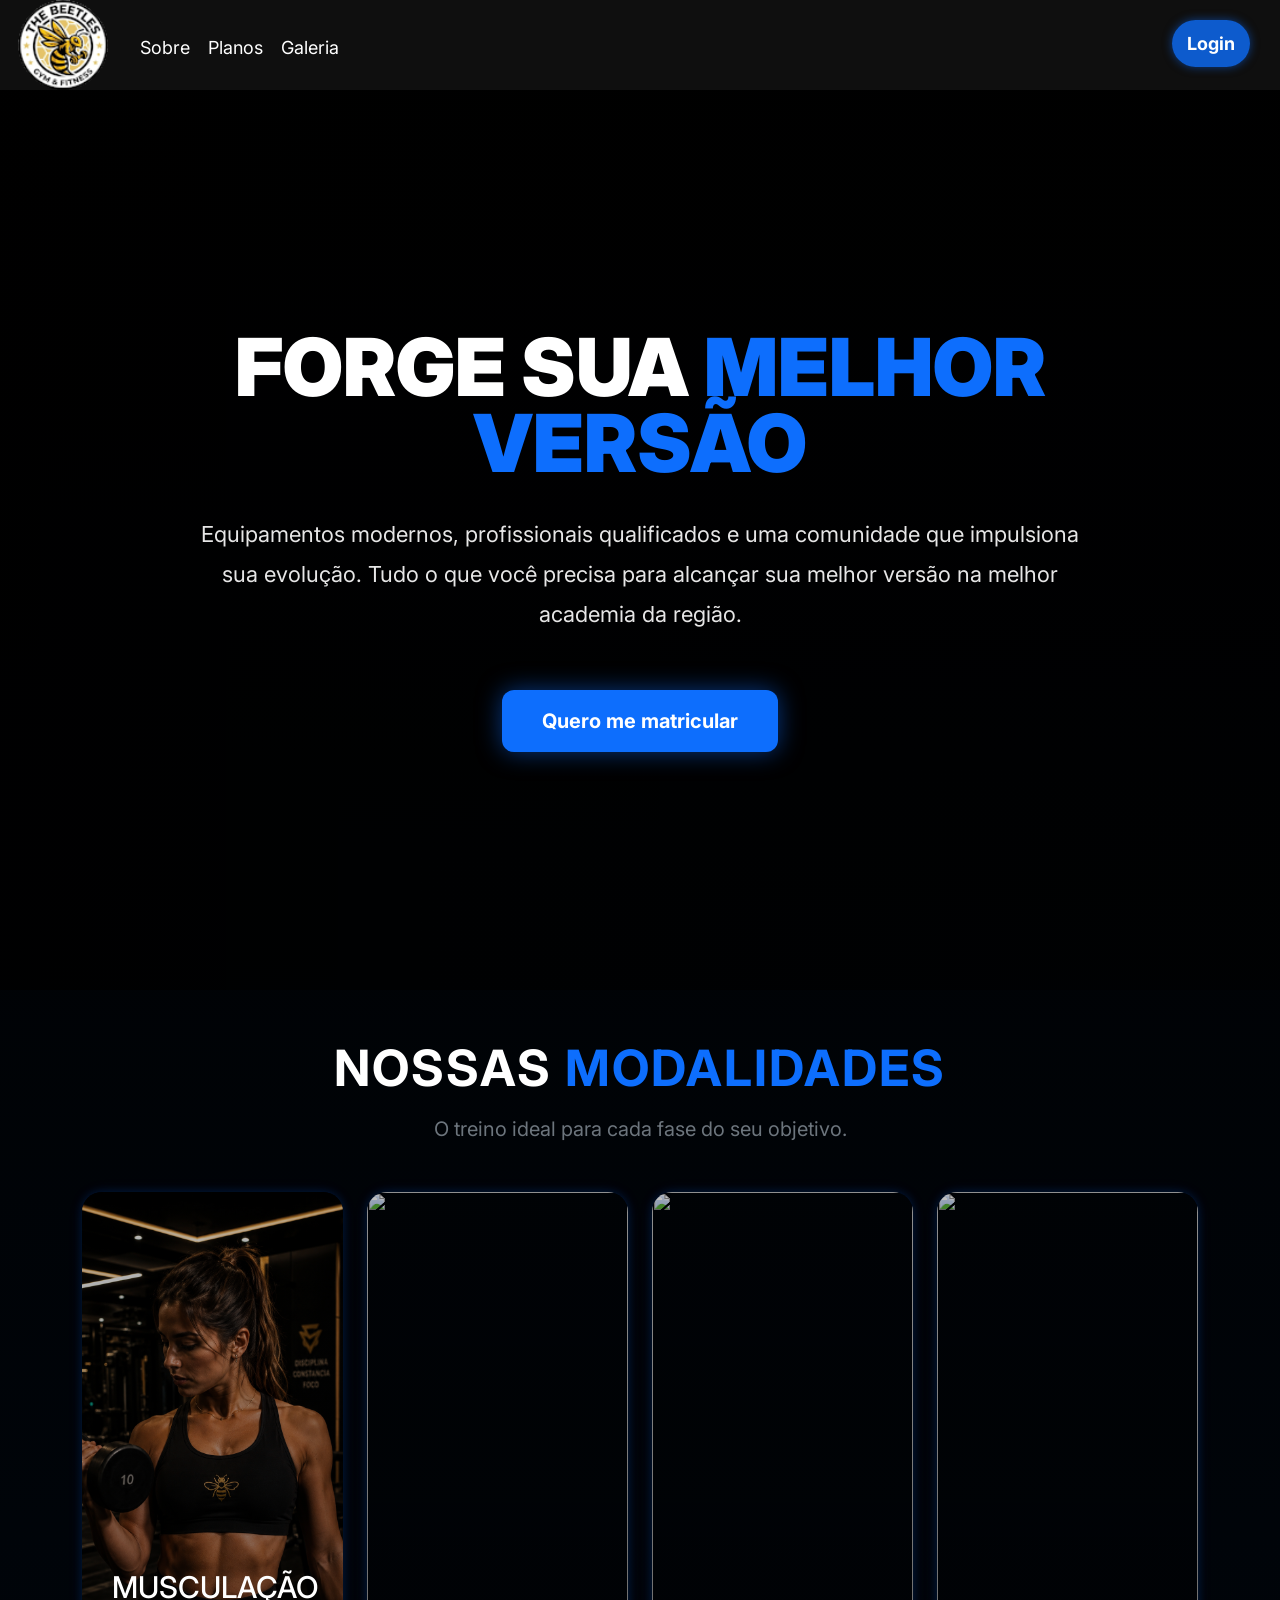
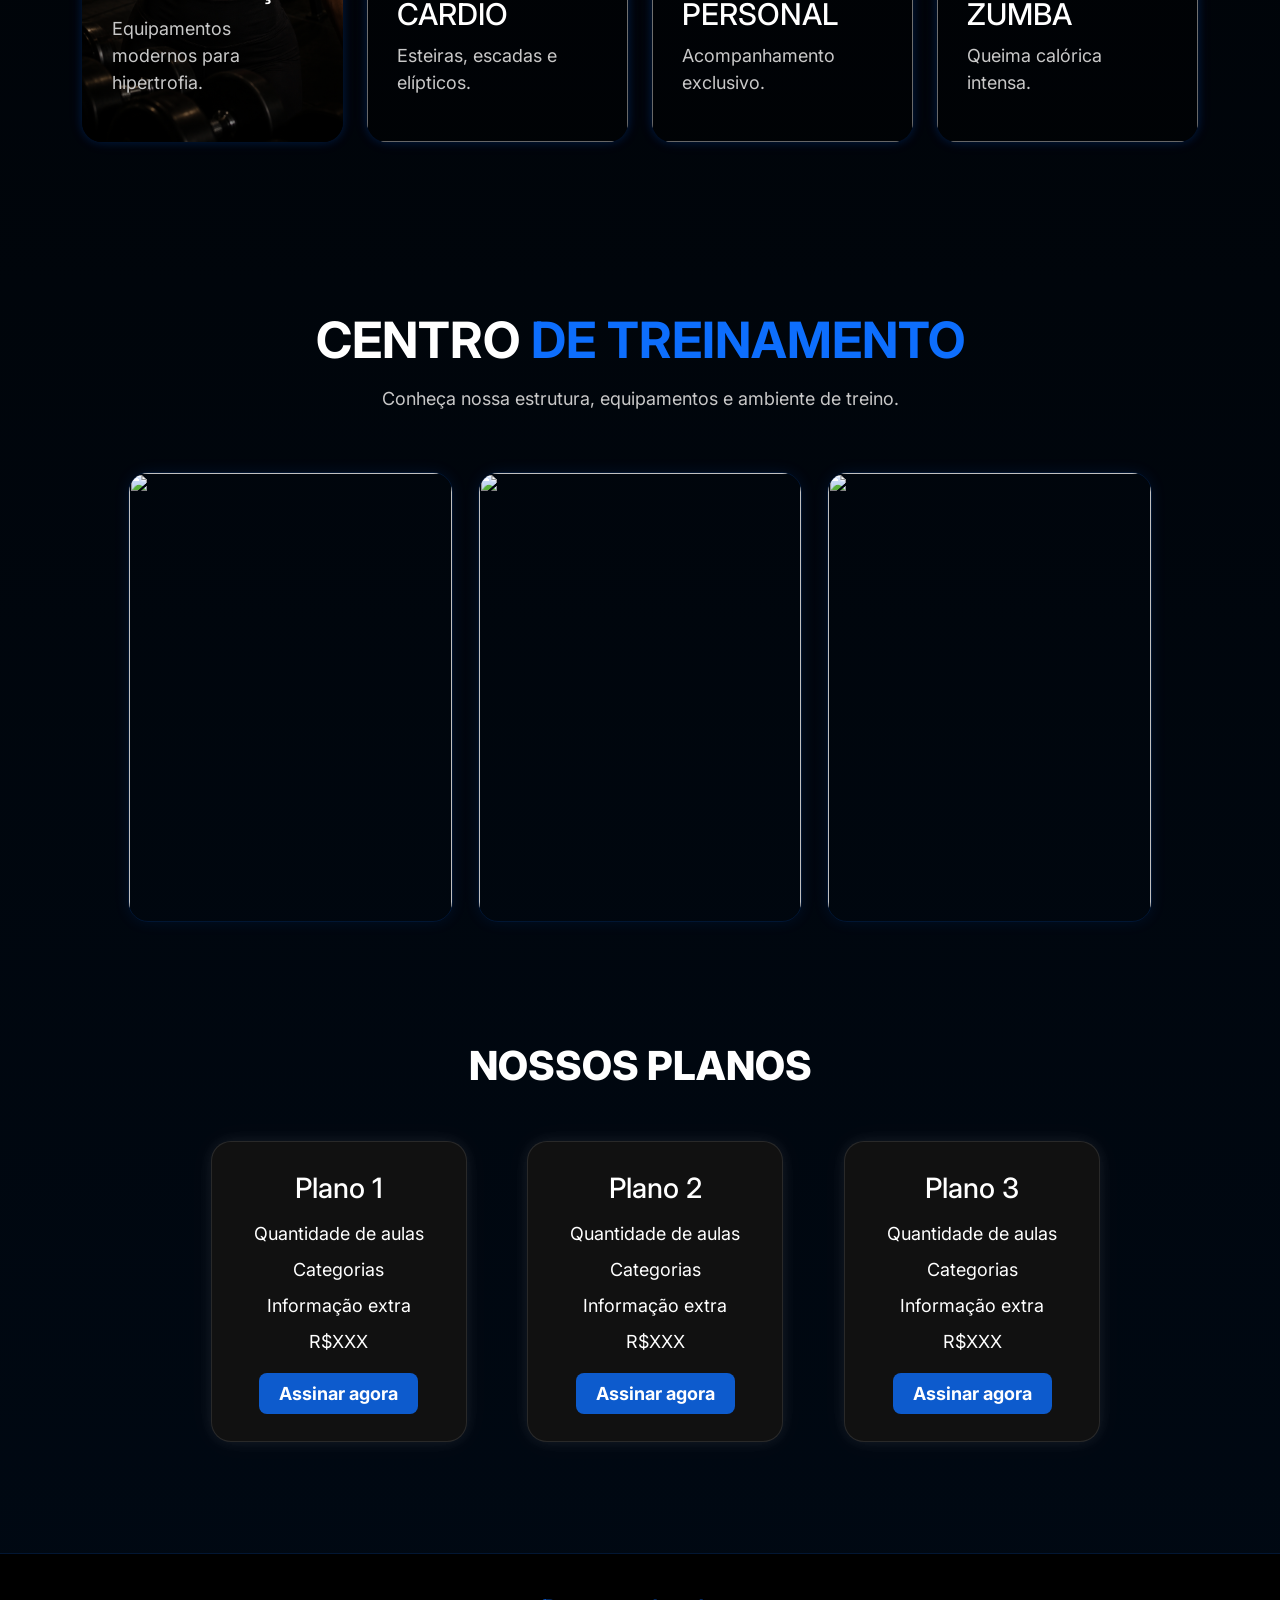
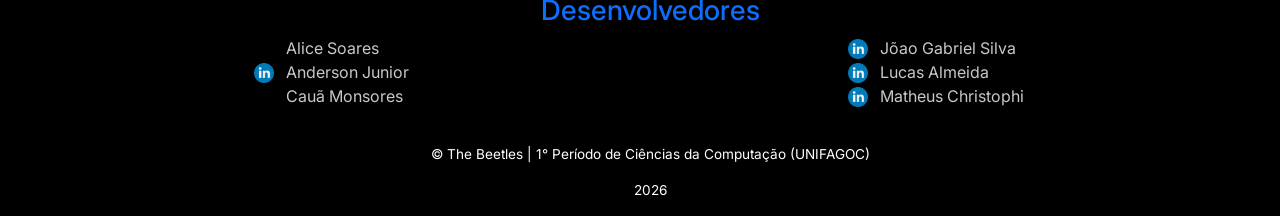
==== commit ebbc1cba: "atualização footer e remoção icones de contato" ====
--- a/src/main/resources/static/index.html
+++ b/src/main/resources/static/index.html
@@ -11,7 +11,7 @@
     <link rel="preload" as="image" href="elements/logo-instagram.png">
     <link rel="preload" as="image" href="elements/logo-whatsapp.png">
 
-    
+
     <link rel="stylesheet" href="css/index/style.css">
 </head>
 
@@ -20,108 +20,109 @@
         <img src="elements/logo-beetles.png" alt="Logo da Academia">
         <nav id="navbar">
             <ul class="sublinks">
-               
+
                 <li><a href="#sobre">Sobre</a></li>
                 <li><a href="#planos">Planos</a></li>
                 <li><a href="#midia">Galeria</a></li>
                 <li><a id="nav-login" href="login.html">Login</a></li>
             </ul>
-            
+
         </nav>
     </header>
     <section id="sobre">
         <h2 id="sobre-h2">
-    FORGE SUA <span>MELHOR VERSÃO</span>
-</h2>
-
-<p>
-    Equipamentos modernos, profissionais qualificados e uma comunidade que impulsiona sua evolução. Tudo o que você precisa para alcançar sua melhor versão na melhor academia da região.
-</p>
-
-<a href="#planos" id="matricula">
-    Quero me matricular
-</a>
-    </section>
- <section id="modalidades" class="container py-5">
-
-  
-  <div class="text-center mb-5">
-    <h2 class="display-2 fw-bold text-uppercase">
-      Nossas <span class="text-primary">Modalidades</span>
-    </h2>
-
-    <p class="text-secondary fs-5 mt-3">
-      O treino ideal para cada fase do seu objetivo.
-    </p>
-  </div>
-
-  
-  <div class="row g-4">
-
-    <div class="col-md-6 col-lg-3">
-      <div class="modalidade-card">
-        <img src="elements/musculacao.png" alt="">
-        <div class="overlay">
-          <h3>MUSCULAÇÃO</h3>
-          <p>Equipamentos modernos para hipertrofia.</p>
-        </div>
-      </div>
-    </div>
-
-    <div class="col-md-6 col-lg-3">
-      <div class="modalidade-card">
-        <img src="elements/cardio.png" alt="">
-        <div class="overlay">
-          <h3>CARDIO</h3>
-          <p>Esteiras, escadas e elípticos.</p>
-        </div>
-      </div>
-    </div>
-
-    <div class="col-md-6 col-lg-3">
-      <div class="modalidade-card">
-        <img src="elements/personaltrainer.png" alt="">
-        <div class="overlay">
-          <h3>PERSONAL</h3>
-          <p>Acompanhamento exclusivo.</p>
-        </div>
-      </div>
-    </div>
-
-    <div class="col-md-6 col-lg-3">
-      <div class="modalidade-card">
-        <img src="elements/zumba.png" alt="">
-        <div class="overlay">
-          <h3>ZUMBA</h3>
-          <p>Queima calórica intensa.</p>
-        </div>
-      </div>
-    </div>
-
-  </div>
-
-</section>
- <section id="midia">
-
-    <h2 id="midia-h2">
-        CENTRO <span>DE TREINAMENTO</span>
-    </h2>
-
-    <p id="midia-desc">
-        Conheça nossa estrutura, equipamentos e ambiente de treino.
-    </p>
-
-    <div id="conteiner-midia">
-
-        <img src="elements/fundo-banner.png" alt="">
-        <img src="elements/fundo-banner.png" alt="">
-        <img src="elements/fundo-banner.png" alt="">
-  
-
-    </div>
-
-</section>
-<h2 id="planos-h2">NOSSOS PLANOS</h2>
+            FORGE SUA <span>MELHOR VERSÃO</span>
+        </h2>
+
+        <p>
+            Equipamentos modernos, profissionais qualificados e uma comunidade que impulsiona sua evolução. Tudo o que
+            você precisa para alcançar sua melhor versão na melhor academia da região.
+        </p>
+
+        <a href="#planos" id="matricula">
+            Quero me matricular
+        </a>
+    </section>
+    <section id="modalidades" class="container py-5">
+
+
+        <div class="text-center mb-5">
+            <h2 class="display-2 fw-bold text-uppercase">
+                Nossas <span class="text-primary">Modalidades</span>
+            </h2>
+
+            <p class="text-secondary fs-5 mt-3">
+                O treino ideal para cada fase do seu objetivo.
+            </p>
+        </div>
+
+
+        <div class="row g-4">
+
+            <div class="col-md-6 col-lg-3">
+                <div class="modalidade-card">
+                    <img src="elements/musculacao.png" alt="">
+                    <div class="overlay">
+                        <h3>MUSCULAÇÃO</h3>
+                        <p>Equipamentos modernos para hipertrofia.</p>
+                    </div>
+                </div>
+            </div>
+
+            <div class="col-md-6 col-lg-3">
+                <div class="modalidade-card">
+                    <img src="elements/cardio.png" alt="">
+                    <div class="overlay">
+                        <h3>CARDIO</h3>
+                        <p>Esteiras, escadas e elípticos.</p>
+                    </div>
+                </div>
+            </div>
+
+            <div class="col-md-6 col-lg-3">
+                <div class="modalidade-card">
+                    <img src="elements/personaltrainer.png" alt="">
+                    <div class="overlay">
+                        <h3>PERSONAL</h3>
+                        <p>Acompanhamento exclusivo.</p>
+                    </div>
+                </div>
+            </div>
+
+            <div class="col-md-6 col-lg-3">
+                <div class="modalidade-card">
+                    <img src="elements/zumba.png" alt="">
+                    <div class="overlay">
+                        <h3>ZUMBA</h3>
+                        <p>Queima calórica intensa.</p>
+                    </div>
+                </div>
+            </div>
+
+        </div>
+
+    </section>
+    <section id="midia">
+
+        <h2 id="midia-h2">
+            CENTRO <span>DE TREINAMENTO</span>
+        </h2>
+
+        <p id="midia-desc">
+            Conheça nossa estrutura, equipamentos e ambiente de treino.
+        </p>
+
+        <div id="conteiner-midia">
+
+            <img src="elements/fundo-banner.png" alt="">
+            <img src="elements/fundo-banner.png" alt="">
+            <img src="elements/fundo-banner.png" alt="">
+
+
+        </div>
+
+    </section>
+    <h2 id="planos-h2">NOSSOS PLANOS</h2>
     <section id="planos">
         <article class="opções">
             <h3>Plano 1</h3>
@@ -154,20 +155,54 @@
             <button><a href="" class="btn-plano">Assinar agora</a></button>
         </article>
     </section>
-   
+
     <footer>
-        <p>© The Beetles - 2026 - Todos os direitos reservados</p>
+        <div class="contatos-grid">
+            <h3>Desenvolvedores</h3>
+            <ul>
+                <li>
+                    <div id="conteiner-contato">
+                        <span class="logo-placeholder"></span>
+                        <p>Alice Soares</p>
+                    </div>
+                    <div id="conteiner-contato">
+                        <a target="_blank" href="https://www.linkedin.com/in/dev-anderson-junior/"><img id="logoLinkdn"
+                                src="elements/lkdn.png" alt="logo linkedin"></a>
+                        <p>Anderson Junior</p>
+                    </div>
+                    <div id="conteiner-contato">
+                        <span class="logo-placeholder"></span>
+                        <p>Cauã Monsores</p>
+                    </div>
+                </li>
+                <li>
+                    <div id="conteiner-contato">
+                        <a target="_blank" href=""><img id="logoLinkdn" src="elements/lkdn.png" alt="logo linkedin"></a>
+                        <p>Jõao Gabriel Silva</p>
+                    </div>
+                    <div id="conteiner-contato">
+                        <a target="_blank" href="https://www.linkedin.com/in/lucas-almeidamg/"><img id="logoLinkdn"
+                                src="elements/lkdn.png" alt="logo linkedin"></a>
+                        <p>Lucas Almeida</p>
+                    </div>
+                    <div id="conteiner-contato">
+                        <a target="_blank" href="https://www.linkedin.com/in/matheuscristophi/"><img id="logoLinkdn"
+                                src="elements/lkdn.png" alt="logo linkedin"></a>
+                        <p>Matheus Christophi</p>
+                    </div>
+                </li>
+            </ul>
+        </div>
+        <div id="marcaDAgua">
+            <p>© The Beetles | 1° Período de Ciências da Computação (UNIFAGOC)</p>
+            <p>2026</p>
+        </div>
     </footer>
-    <section id="contatos">
-        <a id="btnInstagram" href="#" target="_blank" rel="noopener" aria-label="Instagram">
-            <img id="logoInstagram" src="elements/logo-instagram.png" alt="Instagram">
-        </a>
-        <a id="btnWhatsapp" href="#" target="_blank" rel="noopener" aria-label="WhatsApp">
-            <img id="logoWhatsapp" src="elements/logo-whatsapp.png" alt="WhatsApp">
-        </a>
-    </section>
-
-    <script src="https://cdn.jsdelivr.net/npm/bootstrap@5.3.3/dist/dist/js/bootstrap.bundle.min.js" integrity="sha384-YvpcrYf0tY3lHB60NNkmXc5s9fDVZLESaAA55NDzOxhy9GkcIdslK1eN7N6jIeHz" crossorigin="anonymous"></script>
+
+
+    <script src="https://cdn.jsdelivr.net/npm/bootstrap@5.3.3/dist/dist/js/bootstrap.bundle.min.js"
+        integrity="sha384-YvpcrYf0tY3lHB60NNkmXc5s9fDVZLESaAA55NDzOxhy9GkcIdslK1eN7N6jIeHz"
+        crossorigin="anonymous"></script>
 </body>
 
 </html>
--- a/src/main/resources/static/css/index/style.css
+++ b/src/main/resources/static/css/index/style.css
@@ -1,19 +1,92 @@
-button {
-    margin-top: 3%;
-    height: 5vh;
-    width: 90%;
-    border: 1px solid white;
-    border-radius: 15px;
-    font-weight: bolder;
-    background-color: #fdc103;
-}
-
-button:hover {
-    cursor: pointer;
-    background-color: #ffe800;
+@charset "UTF-8";
+@import url('https://fonts.googleapis.com/css2?family=Inter:ital,opsz,wght@0,14..32,100..900;1,14..32,100..900&display=swap');
+@import url('https://fonts.googleapis.com/css2?family=Oswald:wght@200..700&display=swap');
+
+:root {
+    --fonte01: 'Inter', serif;
+    --fonte02: 'Oswald', serif;
+}
+
+* {
+    box-sizing: border-box;
+    margin: 0;
+    padding: 0;
+    scroll-behavior: smooth;
+}
+
+a {
+    color: white;
+    text-decoration: none;
+}
+
+a:hover {
     text-decoration: underline;
-    text-decoration-color: white;
-}
+}
+
+body {
+    background: linear-gradient(to bottom, #000000, #000914);
+    color: rgb(255, 255, 255);
+    font-family: var(--fonte01);
+    font-size: large;
+    line-height: 1.5;
+}
+
+
+#abatopo {
+    width: 100%;
+    height: 10vh;
+    background-color: #0f0f0f;
+    padding-left: 2vh;
+    display: flex;
+    justify-content: flex-start;
+    align-items: center;
+    
+    position: sticky;
+    top: 0;
+    z-index: 999;
+}
+
+#abatopo > img{
+    width: 10vh;
+}
+
+.sublinks {
+    display: flex;
+    list-style: none;
+    gap: 2vh;
+    width: 100%;
+    padding-top: 20px;
+}
+
+#nav-login {
+    background: rgba(13,110,253,.8);
+
+    padding: 10px 15px;
+
+    border-radius:100px;
+
+    color: white;
+    text-decoration: none;
+
+    font-weight: bold;
+
+    box-shadow: 0 0 10px rgba(13,110,253,.5);
+
+    transition: .3s;
+    position:absolute;
+    right: 30px;
+    top: 20px;
+}
+
+#nav-login:hover {
+    background: rgba(13,110,253,1);
+
+    box-shadow: 0 0 10px rgba(13,110,253,.5);
+
+    transform: scale(1.05);
+}
+
+
 
 .opções {
     padding: 3%;
@@ -30,7 +103,15 @@
     padding-bottom: 1%;
 }
 
-#btnInstagram {
+#contatos {
+    width: 100%;
+
+    display: flex;
+    justify-content: center;
+    gap: 1%;
+}
+
+#btnInstagram {                 
     width: 4%;
     right: 6%;
     bottom: 1.5%;
@@ -44,22 +125,55 @@
     position: fixed;
 }
 
+#midia {
+    padding: 120px 10%;
+    text-align: center;
+}
+
+#midia-h2 {
+    font-size: 50px;
+    font-weight: 700;
+    color: white;
+}
+
+#midia-h2 span {
+    color: #0d6efd;
+}
+
+#midia-desc {
+    color: #c8c8c8;
+    font-size: 18px;
+    margin: 15px 0 60px;
+}
+
 #conteiner-midia {
-    height: 50vh;
-    background-color: #454545;
-
-    display: flex;
-    align-items: center;
-    justify-content: center;
-}
-
-#midia h2 {
-    height: 10vh;
-    background: linear-gradient(#0c0c0c 0.01%, #454545 99.99%);
-
-    display: flex;
-    align-items: flex-end;
-    justify-content: center;
+    display: grid;
+    grid-template-columns: repeat(3, 1fr);
+    gap: 25px;
+}
+
+#conteiner-midia img {
+    width: 100%;
+    height: 450px;
+
+    object-fit: cover;
+
+    border-radius: 20px;
+
+    border: 1px solid rgba(13,110,253,.15);
+
+    box-shadow:
+        0 0 15px rgba(13,110,253,.10);
+
+    transition: .3s;
+}
+
+#conteiner-midia img:hover {
+    transform: translateY(-5px) scale(1.03);
+
+    box-shadow:
+        0 0 25px rgba(13,110,253,.35),
+        0 0 50px rgba(13,110,253,.15);
 }
 
 #localização {
@@ -73,10 +187,13 @@
 }
 
 #sobre {
+    position: relative;
+
     padding: 10%;
     width: 100%;
     height: 100vh;
-    background: linear-gradient(to bottom, transparent 70%, #0c0c0c), url("../../elements/bg-n1.png") center/cover;
+
+    background: url("../../elements/fundo-banner.png") center/cover;
 
     display: flex;
     flex-direction: column;
@@ -84,18 +201,355 @@
     justify-content: center;
 
     text-align: center;
-}
-
-#sobre h2 {
-    padding-bottom: 1.5%;
+
+    overflow: hidden;
+}
+
+#sobre::before {
+    content: "";
+
+    position: absolute;
+     top: 0;
+    right: 0;
+    bottom: 0;
+    left: 0;
+
+    background:
+        linear-gradient(
+            90deg,
+            rgba(0,0,0,.85) 0%,
+            rgba(0,0,0,.65) 35%,
+            rgba(0,0,0,.55) 100%
+        );
+
+    z-index: 1;
+}
+
+#sobre h2,
+#sobre p,
+#matricula {
+    position: relative;
+    z-index: 2;
+}
+
+#sobre-h2 {
+    background: none;
+
+    font-size: 80px; 
+    font-weight: 900;
+
+    text-transform: uppercase;
+
+    color: white;
+
+    line-height: 0.95;
+}
+
+#sobre-h2 span {
+    color: #0d6efd;
+}
+
+#sobre p {
+    max-width: 900px;
+
+    color: rgba(255,255,255,.9);
+
+    font-size: 22px;
+    line-height: 40px;
+
+    margin-top: 25px;
+}
+
+#matricula {
+    display: inline-block;
+
+    padding: 16px 40px;
+    margin-top: 40px;
+
+    background: #0d6efd;
+    color: white;
+
+    text-decoration: none;
+    font-size: 20px;
+    font-weight: 700;
+
+    border-radius: 12px;
+
+    box-shadow: 0 0 25px hsla(216, 98%, 52%, 0.5);
+
+    transition: .3s;
+}
+
+#sobre > * {
+    position: relative;
+    z-index: 2;
+}
+
+#matricula:hover {
+    color: white;
+    transform: translateY(-3px);
+    box-shadow: 0 0 40px rgba(13,110,253,.8);
+}
+
+
+
+
+
+#modalidades h2 {
+    font-size: 50px;
+    font-weight: 700;
+    letter-spacing: 2px;
+}
+
+.modalidade-card {
+    position: relative;
+    height: 550px;
+    overflow: hidden;
+    border-radius: 20px;
+    cursor: pointer;
+     box-shadow:
+        0 0 10px rgba(13, 109, 253, 0.17),
+        0 0 15px rgba(13, 109, 253, 0.099);
+
+    transition: .3s;
+}
+
+.modalidade-card img {
+    width: 100%;
+    height: 100%;
+    object-fit: cover;
+    transition: .4s;
+}
+
+.modalidade-card::before {
+    content: "";
+    position: absolute;
+   top: 0;
+    right: 0;
+    bottom: 0;
+    left: 0;
+    background: linear-gradient(
+        to top,
+        rgba(0, 0, 0, 0.471),
+        rgba(0,0,0,.25)
+    );
+    z-index: 1;
+}
+
+.overlay {
+    position: absolute;
+    bottom: 30px;
+    left: 30px;
+    right: 30px;
+    z-index: 2;
+    color: white;
+}
+
+.overlay h3 {
+    font-size: 30px;
+    font-weight: 900px;
+    margin-bottom: 10px;
+}
+
+.overlay p {
+    color: #c8c8c8;
+    font-size: 18px;
+}
+
+.modalidade-card:hover {
+    box-shadow:
+        0 0 25px rgba(13,110,253,.35),
+        0 0 50px rgba(13,110,253,.15);
+
+    transform: translateY(-5px);
+}
+
+.modalidade-card:hover img {
+    transform: scale(1.08);
 }
 
 #planos {
-    padding: 3%;
-    width: 100%;
-
-    display: flex;
-    flex-direction: row;
-    align-items: center;
+    padding: 80px 10%;
+    width: 100%;
+
+    display: flex;
     justify-content: center;
-}+    gap: 30px;
+}
+
+#planos-h2 {
+    text-align: center;
+    color: white;
+    margin-bottom: -60px;
+    font-size: 40px;
+    font-weight: 800;
+}
+
+.opções > ul{
+    list-style: none;
+    text-align: center;
+    padding: 0px;
+    line-height: 2;
+}
+
+
+.opções {
+    background: #111;
+
+    border: 1px solid rgba(255,255,255,.1);
+
+    border-radius: 20px;
+
+    overflow: hidden;
+
+    box-shadow:
+        0 0 15px rgba(255,255,255,.08),
+        0 0 30px rgba(255,255,255,.03);
+
+    transition: .3s;
+}
+
+.card:hover {
+    transform: translateY(-8px);
+
+    box-shadow:
+        0 0 25px rgba(255,255,255,.18),
+        0 0 50px rgba(255,255,255,.08);
+}
+
+.card-title {
+    color: white;
+    font-size: 28px;
+    font-weight: 800;
+}
+
+.card-text {
+    color: #c8c8c8;
+}
+
+.btn-plano {
+    text-decoration: none;
+
+    background-color: rgba(13,110,253,.8);
+    color: white;
+
+    padding: 10px 20px;
+
+    border-radius: 8px;
+
+    font-weight: bold;
+
+    transition: .3s;
+}
+
+.btn-plano:hover {
+    background-color: rgba(13,110,253,1);
+
+    color: white;
+}
+
+button {
+    border: none;
+    background: none;
+}
+
+
+button {
+    padding: 1%;
+    margin: 1%;
+}
+
+.main {
+    width: 75%;
+    padding: 1% 2%;
+    margin: 2% 0%;
+    border-radius: 2%;
+    background-color: #f2b983c8;
+    color: black;
+
+    display: flex;
+    flex-direction: column;
+    align-items: center;
+    justify-content: center;
+    gap: 2%;
+}
+
+footer {
+    font-size: 0.9rem;
+    width: 100%;
+    font-size: 78%;
+    padding: 40px 20px 0px 40px;
+    background-color: #000000;
+    color: white;
+    border-top: 1px solid rgba(13, 110, 253, 0.2);
+
+    display: flex;
+    flex-direction: column;
+    gap: 20px;
+}
+
+footer h3 {
+    text-align: center;
+    color: #0d6efd;
+}
+
+footer ul {
+    margin-top: 5px;
+    display: flex;
+    width: 100%;
+    justify-content: center;
+}
+
+footer li {
+    display: flex;
+    flex-direction: column;
+    flex: 1;
+    align-items: center;
+    gap:2%;
+}
+
+footer a {
+    color: #abd1fa;
+    text-decoration: none;
+}
+
+footer #marcaDAgua {
+    font-size: 0.85rem;
+    align-self: center;
+    display: flex;
+    flex-direction: column;
+    align-items: center;
+}
+
+#direitos {
+    font-size: 0.8em;
+    opacity: 0.7;
+}
+#conteiner-contato{
+    display: grid;
+    grid-template-columns: 24px 1fr;
+    align-items: center;
+    gap: 8px;
+    width: 230px;
+}
+
+#conteiner-contato p{
+    text-align: left;
+}
+
+#logoLinkdn{
+    width: 20px;
+    height: 20px;
+}
+
+.logo-placeholder{
+    width: 20px;
+    height: 20px;
+}
+#conteiner-contato p{
+    font-size: 1rem;
+    color: #c8c8c8;
+    text-align: left;
+    margin: 0;
+    display: block;
+}
